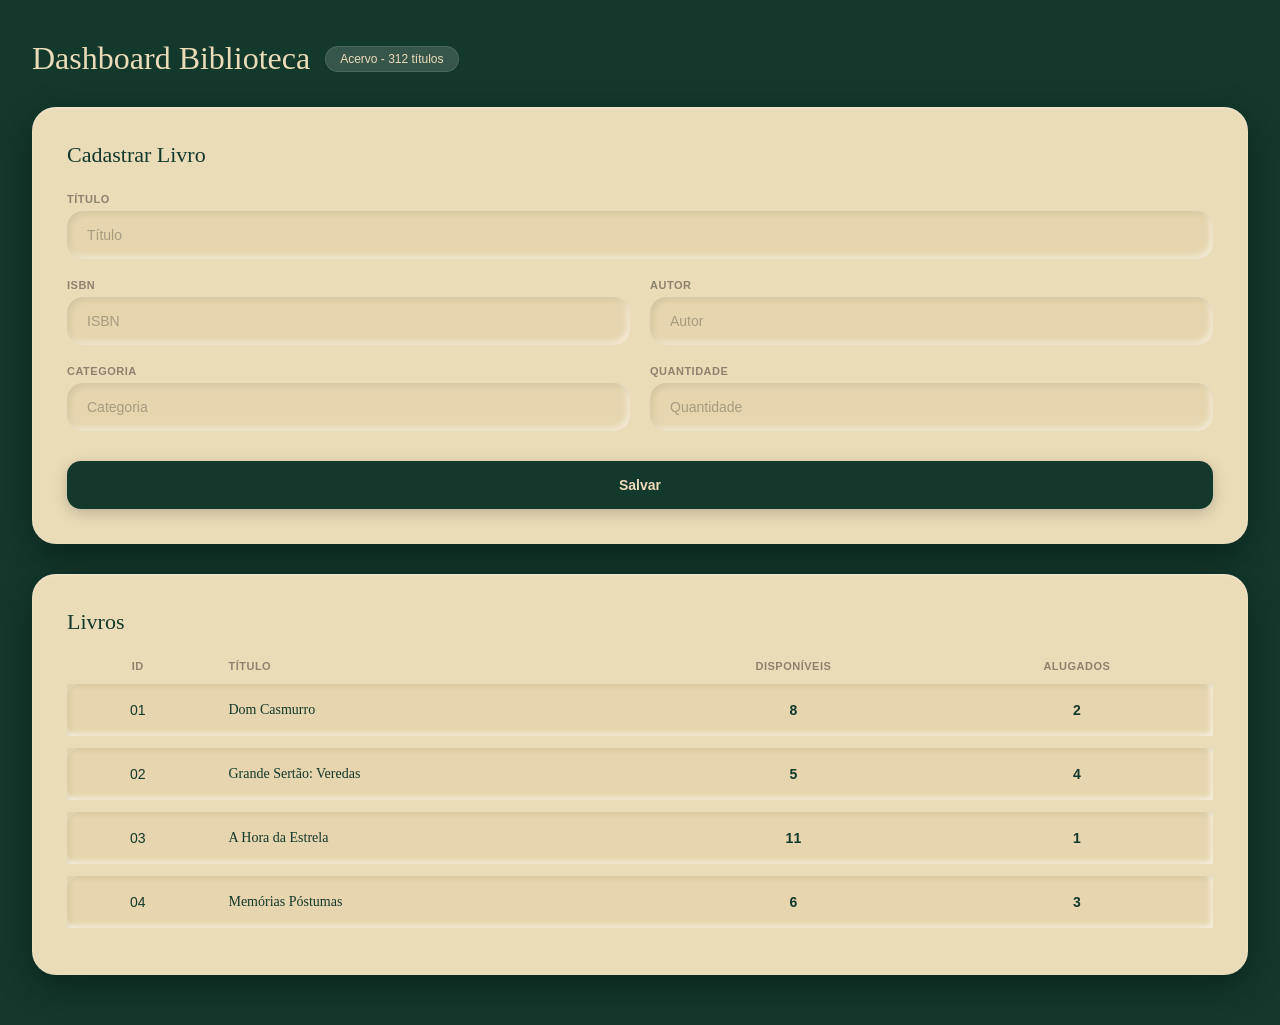
==== biblioteca/src/main/resources/static/index.html @ 9dad9c0e "create index,css,js" ====
<!DOCTYPE html>
<html lang="pt-BR">
<head>
    <meta charset="UTF-8">
    <meta name="viewport" content="width=device-width, initial-scale=1.0">
    <title>Dashboard Biblioteca</title>
    <link rel="stylesheet" href="./css/style.css">
</head>
<body>

    <main class="container">
        <div class="title-container">
            <h1>Dashboard Biblioteca</h1>
            <span class="badge">Acervo - 312 títulos</span>
        </div>

        <section class="card">
            <h2>Cadastrar Livro</h2>
            <form class="form-grid">
                <div class="input-group full-width">
                    <label for="titulo">Título</label>
                    <input type="text" id="titulo" placeholder="Título">
                </div>
                
                <div class="input-group">
                    <label for="isbn">ISBN</label>
                    <input type="text" id="isbn" placeholder="ISBN">
                </div>
                
                <div class="input-group">
                    <label for="autor">Autor</label>
                    <input type="text" id="autor" placeholder="Autor">
                </div>
                
                <div class="input-group">
                    <label for="categoria">Categoria</label>
                    <input type="text" id="categoria" placeholder="Categoria">
                </div>
                
                <div class="input-group">
                    <label for="quantidade">Quantidade</label>
                    <input type="number" id="quantidade" placeholder="Quantidade">
                </div>

                <div class="button-container full-width">
                    <button type="submit" class="btn-save">Salvar</button>
                </div>
            </form>
        </section>

        <section class="card">
            <h2>Livros</h2>
            <div class="table-container">
                <table class="books-table">
                    <thead>
                        <tr>
                            <th class="text-center">ID</th>
                            <th class="text-left">TÍTULO</th>
                            <th class="text-center">DISPONÍVEIS</th>
                            <th class="text-center">ALUGADOS</th>
                        </tr>
                    </thead>
                    <tbody>
                        <tr>
                            <td class="text-center">01</td>
                            <td class="text-left font-serif">Dom Casmurro</td>
                            <td class="text-center bold">8</td>
                            <td class="text-center bold">2</td>
                        </tr>
                        <tr>
                            <td class="text-center">02</td>
                            <td class="text-left font-serif">Grande Sertão: Veredas</td>
                            <td class="text-center bold">5</td>
                            <td class="text-center bold">4</td>
                        </tr>
                        <tr>
                            <td class="text-center">03</td>
                            <td class="text-left font-serif">A Hora da Estrela</td>
                            <td class="text-center bold">11</td>
                            <td class="text-center bold">1</td>
                        </tr>
                        <tr>
                            <td class="text-center">04</td>
                            <td class="text-left font-serif">Memórias Póstumas</td>
                            <td class="text-center bold">6</td>
                            <td class="text-center bold">3</td>
                        </tr>
                    </tbody>
                </table>
            </div>
        </section>
    </main>

</body>
</html>
---- biblioteca/src/main/resources/static/css/style.css ----
:root {
    --bg-main: #13382c;
    --bg-card: #ebdcb9;
    --bg-input: #e6d5ae;
    --text-dark: #13382c;
    --text-muted: #8c826e;
}


* {
    margin: 0;
    padding: 0;
    box-sizing: border-box;
    font-family: 'Segoe UI', Arial, sans-serif;
}


body {
    background-color: var(--bg-main);
    color: var(--text-dark);
    min-height: 100vh;
    padding-bottom: 50px;
}


.container {
    width: 95%;
    max-width: 1400px;
    margin: 0 auto;
    padding-top: 40px;
    display: flex;
    flex-direction: column;
    gap: 30px;
}


.title-container {
    display: flex;
    align-items: center;
    gap: 15px;
    color: #ebdcb9;
}

.title-container h1 {
    font-family: 'Georgia', serif;
    font-size: 32px;
    font-weight: normal;
}

.badge {
    background-color: rgba(255, 255, 255, 0.15);
    color: #ebdcb9;
    padding: 5px 14px;
    border-radius: 15px;
    font-size: 12px;
    border: 1px solid rgba(255, 255, 255, 0.1);
}


.card {
    background-color: var(--bg-card);
    border-radius: 24px;
    padding: 35px;
    box-shadow: 0 12px 35px rgba(0, 0, 0, 0.35),
        inset 0 1px 2px rgba(255, 255, 255, 0.4);
}


.card h2 {
    font-family: 'Georgia', serif;
    font-size: 22px;
    color: var(--text-dark);
    margin-bottom: 25px;
    font-weight: normal;
}


.form-grid {
    display: grid;
    grid-template-columns: 1fr 1fr;
    gap: 20px;
}

.full-width {
    grid-column: span 2;
}

.input-group {
    display: flex;
    flex-direction: column;
    gap: 6px;
}


.input-group label {
    font-size: 11px;
    color: var(--text-muted);
    font-weight: 600;
    text-transform: uppercase;
    letter-spacing: 0.5px;
}


.input-group input {
    background-color: var(--bg-input);
    border: none;
    outline: none;
    padding: 16px 20px;
    border-radius: 16px;
    color: var(--text-dark);
    font-size: 14px;
    width: 100%;
    box-shadow: inset 3px 3px 6px rgba(0, 0, 0, 0.08),
        inset -3px -3px 6px rgba(255, 255, 255, 0.5);
    transition: box-shadow 0.2s ease;
}

.input-group input::placeholder {
    color: var(--text-muted);
    opacity: 0.7;
}


.button-container {
    margin-top: 10px;
}

.btn-save {
    background-color: var(--text-dark);
    color: var(--bg-card);
    border: none;
    padding: 16px;
    width: 100%;
    border-radius: 14px;
    font-size: 14px;
    font-weight: bold;
    cursor: pointer;
    box-shadow: 0 4px 15px rgba(0, 0, 0, 0.2);
    transition: background-color 0.2s ease, transform 0.1s ease;
}

.btn-save:hover {
    background-color: #1a4d3d;
}

.btn-save:active {
    transform: scale(0.99);
}


.table-container {
    width: 100%;
}

.books-table {
    width: 100%;
    border-collapse: separate;
    border-spacing: 0 12px;
    margin-top: -12px;
}

.books-table th {
    font-size: 11px;
    color: var(--text-muted);
    font-weight: bold;
    padding: 0 20px;
    letter-spacing: 0.5px;
}


.books-table tbody tr {
    background-color: var(--bg-input);
    box-shadow: inset 3px 3px 5px rgba(0, 0, 0, 0.06),
        inset -3px -3px 5px rgba(255, 255, 255, 0.5);
}

.books-table td {
    padding: 18px 20px;
    font-size: 14px;
    color: var(--text-dark);
}


.books-table tbody tr td:first-child {
    border-top-left-radius: 14px;
    border-bottom-left-radius: 14px;
}

.books-table tbody tr td:last-child {
    border-top-right-radius: 14px;
    border-bottom-right-radius: 14px;
}


.text-center {
    text-align: center;
}

.text-left {
    text-align: left;
}

.bold {
    font-weight: bold;
}

.font-serif {
    font-family: 'Georgia', serif;
}


@media (max-width: 768px) {
    .form-grid {
        grid-template-columns: 1fr;
    }

    .full-width {
        grid-column: span 1;
    }
}
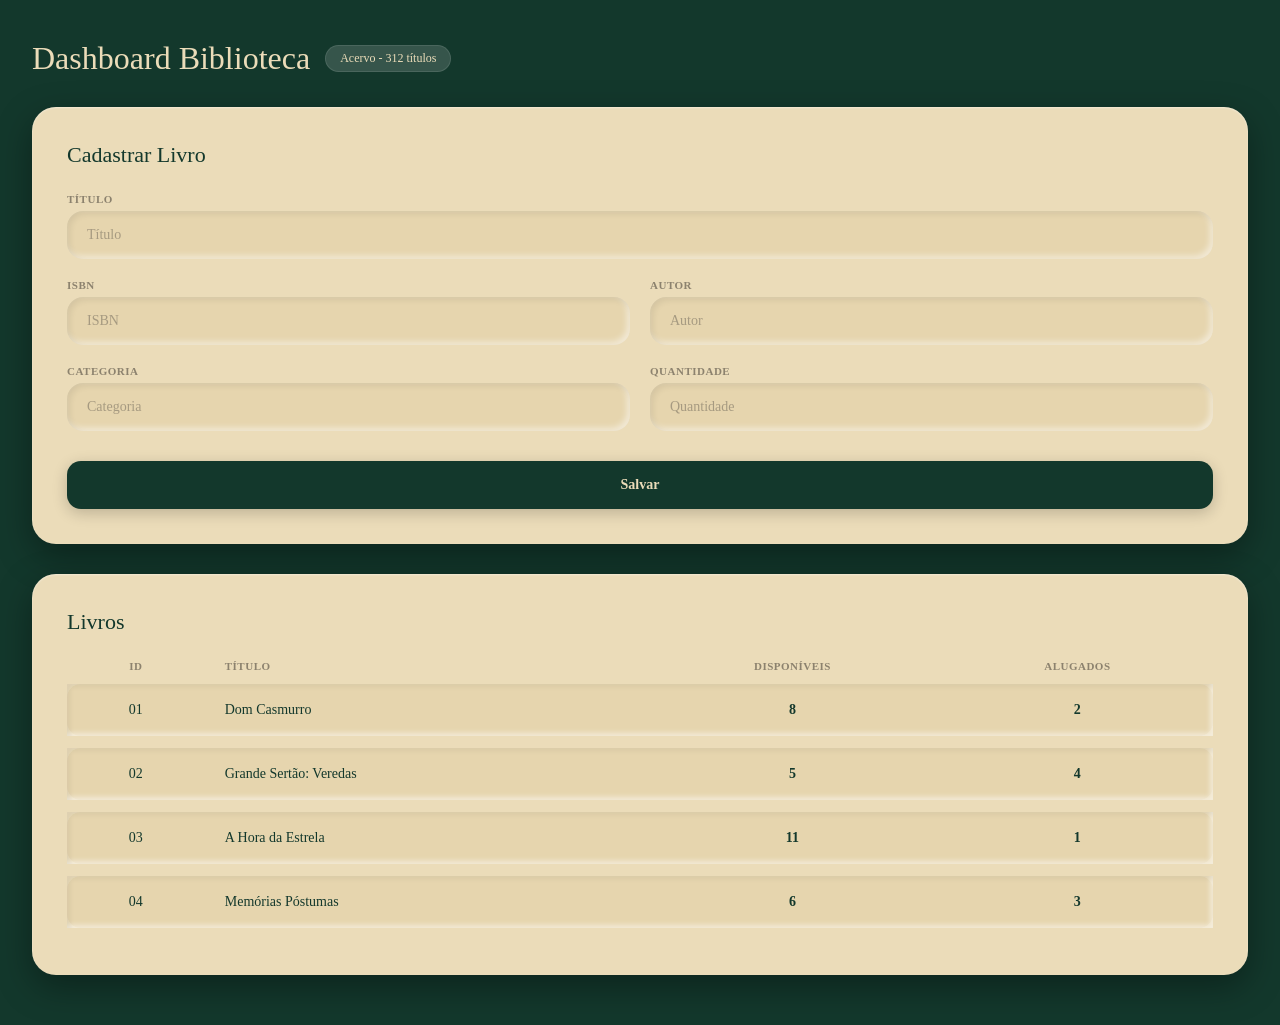
==== commit b14e03e8: "creat a new css" ====
--- a/biblioteca/src/main/resources/static/index.html
+++ b/biblioteca/src/main/resources/static/index.html
@@ -4,7 +4,7 @@
     <meta charset="UTF-8">
     <meta name="viewport" content="width=device-width, initial-scale=1.0">
     <title>Dashboard Biblioteca</title>
-    <link rel="stylesheet" href="./css/style.css">
+    <link rel="stylesheet" href="./css/dashboard.css">
 </head>
 <body>
 
--- a/biblioteca/src/main/resources/static/css/dashboard.css
+++ b/biblioteca/src/main/resources/static/css/dashboard.css
@@ -0,0 +1,220 @@
+:root {
+    --bg-main: #13382c;
+    --bg-card: #ebdcb9;
+    --bg-input: #e6d5ae;
+    --text-dark: #13382c;
+    --text-muted: #8c826e;
+}
+
+
+* {
+    margin: 0;
+    padding: 0;
+    box-sizing: border-box;
+    font-family: 'Segoe UI', serif, sans-serif;
+}
+
+
+body {
+    background-color: var(--bg-main);
+    color: var(--text-dark);
+    min-height: 100vh;
+    padding-bottom: 50px;
+}
+
+
+.container {
+    width: 95%;
+    max-width: 1400px;
+    margin: 0 auto;
+    padding-top: 40px;
+    display: flex;
+    flex-direction: column;
+    gap: 30px;
+}
+
+
+.title-container {
+    display: flex;
+    align-items: center;
+    gap: 15px;
+    color: #ebdcb9;
+}
+
+.title-container h1 {
+    font-family: 'Georgia', serif;
+    font-size: 32px;
+    font-weight: normal;
+}
+
+.badge {
+    background-color: rgba(255, 255, 255, 0.15);
+    color: #ebdcb9;
+    padding: 5px 14px;
+    border-radius: 15px;
+    font-size: 12px;
+    border: 1px solid rgba(255, 255, 255, 0.1);
+}
+
+
+.card {
+    background-color: var(--bg-card);
+    border-radius: 24px;
+    padding: 35px;
+    box-shadow: 0 12px 35px rgba(0, 0, 0, 0.35),
+        inset 0 1px 2px rgba(255, 255, 255, 0.4);
+}
+
+
+.card h2 {
+    font-family: 'Georgia', serif;
+    font-size: 22px;
+    color: var(--text-dark);
+    margin-bottom: 25px;
+    font-weight: normal;
+}
+
+
+.form-grid {
+    display: grid;
+    grid-template-columns: 1fr 1fr;
+    gap: 20px;
+}
+
+.full-width {
+    grid-column: span 2;
+}
+
+.input-group {
+    display: flex;
+    flex-direction: column;
+    gap: 6px;
+}
+
+
+.input-group label {
+    font-size: 11px;
+    color: var(--text-muted);
+    font-weight: 600;
+    text-transform: uppercase;
+    letter-spacing: 0.5px;
+}
+
+
+.input-group input {
+    background-color: var(--bg-input);
+    border: none;
+    outline: none;
+    padding: 16px 20px;
+    border-radius: 16px;
+    color: var(--text-dark);
+    font-size: 14px;
+    width: 100%;
+    box-shadow: inset 3px 3px 6px rgba(0, 0, 0, 0.08),
+        inset -3px -3px 6px rgba(255, 255, 255, 0.5);
+    transition: box-shadow 0.2s ease;
+}
+
+.input-group input::placeholder {
+    color: var(--text-muted);
+    opacity: 0.7;
+}
+
+
+.button-container {
+    margin-top: 10px;
+}
+
+.btn-save {
+    background-color: var(--text-dark);
+    color: var(--bg-card);
+    border: none;
+    padding: 16px;
+    width: 100%;
+    border-radius: 14px;
+    font-size: 14px;
+    font-weight: bold;
+    cursor: pointer;
+    box-shadow: 0 4px 15px rgba(0, 0, 0, 0.2);
+    transition: background-color 0.2s ease, transform 0.1s ease;
+}
+
+.btn-save:hover {
+    background-color: #1a4d3d;
+}
+
+.btn-save:active {
+    transform: scale(0.99);
+}
+
+
+.table-container {
+    width: 100%;
+}
+
+.books-table {
+    width: 100%;
+    border-collapse: separate;
+    border-spacing: 0 12px;
+    margin-top: -12px;
+}
+
+.books-table th {
+    font-size: 11px;
+    color: var(--text-muted);
+    font-weight: bold;
+    padding: 0 20px;
+    letter-spacing: 0.5px;
+}
+
+
+.books-table tbody tr {
+    background-color: var(--bg-input);
+    box-shadow: inset 3px 3px 5px rgba(0, 0, 0, 0.06),
+        inset -3px -3px 5px rgba(255, 255, 255, 0.5);
+}
+
+.books-table td {
+    padding: 18px 20px;
+    font-size: 14px;
+    color: var(--text-dark);
+}
+
+
+.books-table tbody tr td:first-child {
+    border-top-left-radius: 14px;
+    border-bottom-left-radius: 14px;
+}
+
+.books-table tbody tr td:last-child {
+    border-top-right-radius: 14px;
+    border-bottom-right-radius: 14px;
+}
+
+
+.text-center {
+    text-align: center;
+}
+
+.text-left {
+    text-align: left;
+}
+
+.bold {
+    font-weight: bold;
+}
+
+.font-serif {
+    font-family: 'Georgia', serif;
+}
+
+
+@media (max-width: 768px) {
+    .form-grid {
+        grid-template-columns: 1fr;
+    }
+
+    .full-width {
+        grid-column: span 1;
+    }
+}
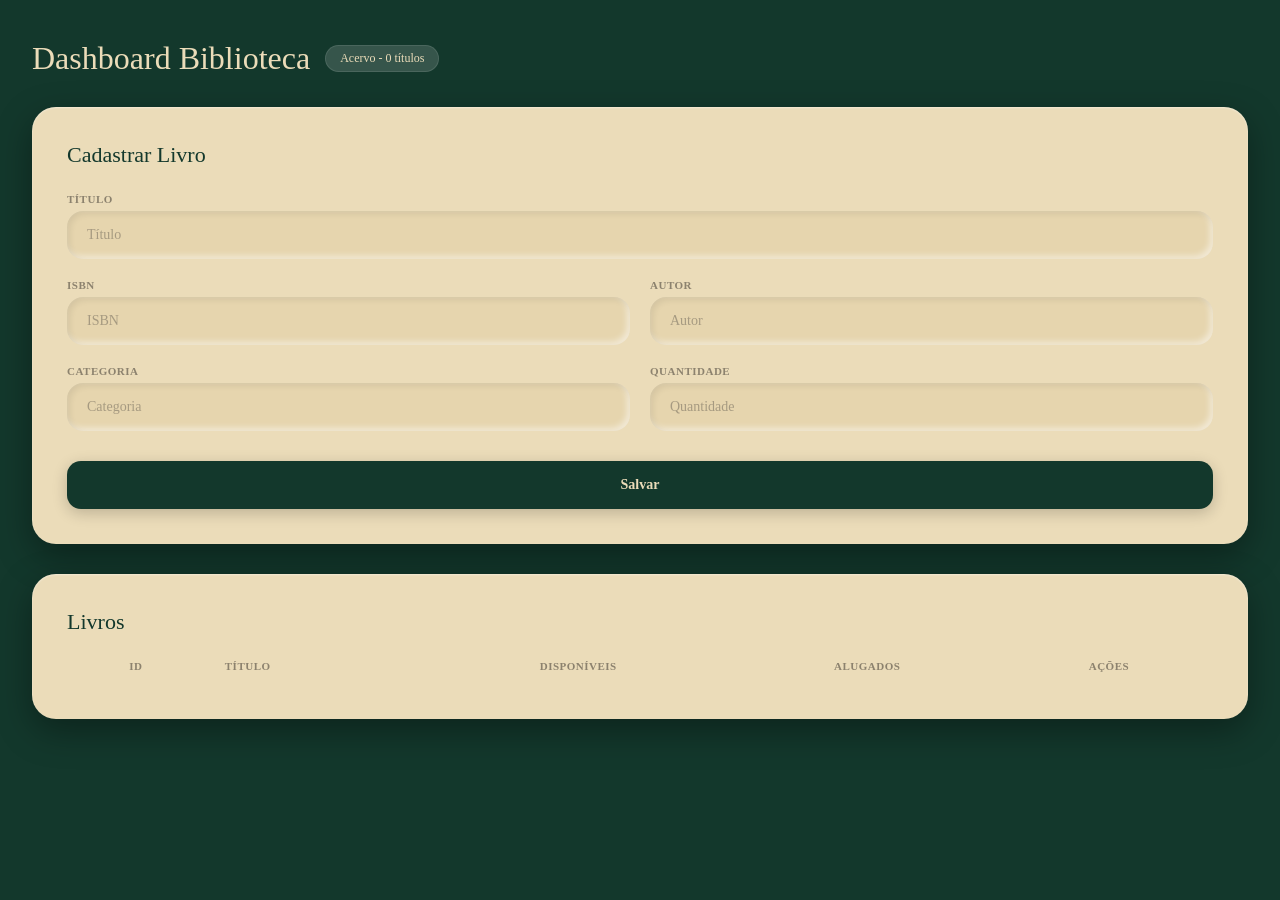
==== commit dfc61ec2: "feat: atualizando html e js para conversar" ====
--- a/biblioteca/src/main/resources/static/index.html
+++ b/biblioteca/src/main/resources/static/index.html
@@ -10,40 +10,43 @@
 
     <main class="container">
         <div class="title-container">
-            <h1>Dashboard Biblioteca</h1>
-            <span class="badge">Acervo - 312 títulos</span>
+            <h1 id="titulo-pagina">Dashboard Biblioteca</h1>
+            <span id="badge-total" class="badge">Acervo - 0 títulos</span>
         </div>
 
         <section class="card">
-            <h2>Cadastrar Livro</h2>
-            <form class="form-grid">
+            <h2 id="titulo-form">Cadastrar Livro</h2>
+            <form id="form-livro" class="form-grid">
+                <input type="hidden" id="livro-id">
+
                 <div class="input-group full-width">
                     <label for="titulo">Título</label>
-                    <input type="text" id="titulo" placeholder="Título">
+                    <input type="text" id="titulo" placeholder="Título" required>
                 </div>
                 
                 <div class="input-group">
                     <label for="isbn">ISBN</label>
-                    <input type="text" id="isbn" placeholder="ISBN">
+                    <input type="text" id="isbn" placeholder="ISBN" required>
                 </div>
                 
                 <div class="input-group">
                     <label for="autor">Autor</label>
-                    <input type="text" id="autor" placeholder="Autor">
+                    <input type="text" id="autor" placeholder="Autor" required>
                 </div>
                 
                 <div class="input-group">
                     <label for="categoria">Categoria</label>
-                    <input type="text" id="categoria" placeholder="Categoria">
+                    <input type="text" id="categoria" placeholder="Categoria" required>
                 </div>
                 
                 <div class="input-group">
                     <label for="quantidade">Quantidade</label>
-                    <input type="number" id="quantidade" placeholder="Quantidade">
+                    <input type="number" id="quantidade" placeholder="Quantidade" required min="1">
                 </div>
 
                 <div class="button-container full-width">
-                    <button type="submit" class="btn-save">Salvar</button>
+                    <button type="submit" id="btn-salvar" class="btn-save">Salvar</button>
+                    <button type="button" id="btn-cancelar" class="btn-cancel" onclick="resetarFormulario()" style="display: none;">Cancelar</button>
                 </div>
             </form>
         </section>
@@ -51,45 +54,23 @@
         <section class="card">
             <h2>Livros</h2>
             <div class="table-container">
-                <table class="books-table">
+                <table id="tabela-livros" class="books-table">
                     <thead>
                         <tr>
                             <th class="text-center">ID</th>
                             <th class="text-left">TÍTULO</th>
                             <th class="text-center">DISPONÍVEIS</th>
                             <th class="text-center">ALUGADOS</th>
+                            <th class="text-center">AÇÕES</th>
                         </tr>
                     </thead>
                     <tbody>
-                        <tr>
-                            <td class="text-center">01</td>
-                            <td class="text-left font-serif">Dom Casmurro</td>
-                            <td class="text-center bold">8</td>
-                            <td class="text-center bold">2</td>
-                        </tr>
-                        <tr>
-                            <td class="text-center">02</td>
-                            <td class="text-left font-serif">Grande Sertão: Veredas</td>
-                            <td class="text-center bold">5</td>
-                            <td class="text-center bold">4</td>
-                        </tr>
-                        <tr>
-                            <td class="text-center">03</td>
-                            <td class="text-left font-serif">A Hora da Estrela</td>
-                            <td class="text-center bold">11</td>
-                            <td class="text-center bold">1</td>
-                        </tr>
-                        <tr>
-                            <td class="text-center">04</td>
-                            <td class="text-left font-serif">Memórias Póstumas</td>
-                            <td class="text-center bold">6</td>
-                            <td class="text-center bold">3</td>
-                        </tr>
-                    </tbody>
+                        </tbody>
                 </table>
             </div>
         </section>
     </main>
 
+    <script src="livros.js"></script>
 </body>
 </html>
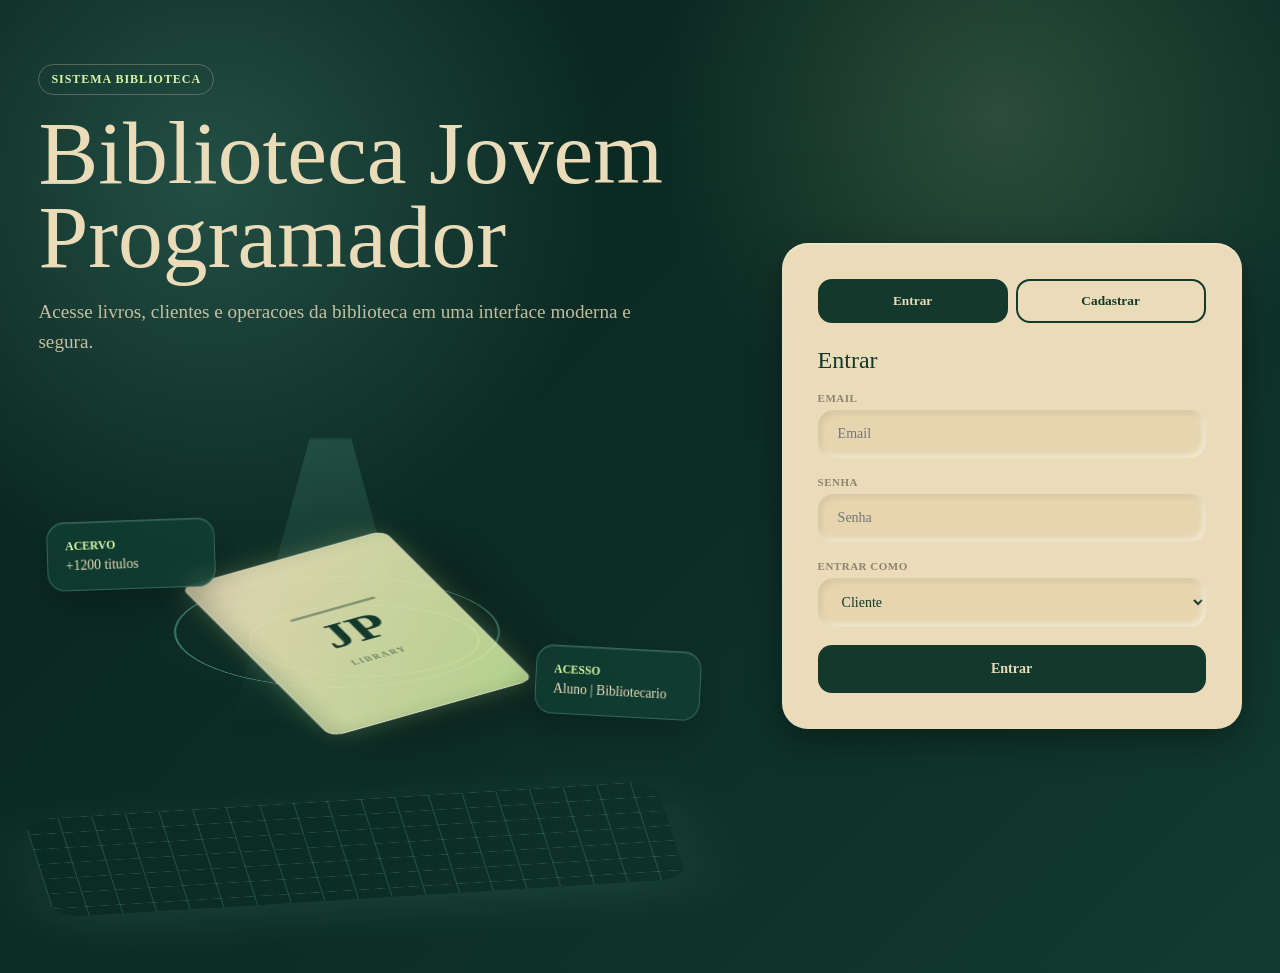
==== commit c9ea2daf: "Integra fluxo de login reservas e documentacao" ====
--- a/biblioteca/src/main/resources/static/index.html
+++ b/biblioteca/src/main/resources/static/index.html
@@ -2,75 +2,12 @@
 <html lang="pt-BR">
 <head>
     <meta charset="UTF-8">
-    <meta name="viewport" content="width=device-width, initial-scale=1.0">
-    <title>Dashboard Biblioteca</title>
-    <link rel="stylesheet" href="./css/dashboard.css">
+    <meta http-equiv="refresh" content="0; url=./login.html">
+    <title>Biblioteca</title>
 </head>
 <body>
-
-    <main class="container">
-        <div class="title-container">
-            <h1 id="titulo-pagina">Dashboard Biblioteca</h1>
-            <span id="badge-total" class="badge">Acervo - 0 títulos</span>
-        </div>
-
-        <section class="card">
-            <h2 id="titulo-form">Cadastrar Livro</h2>
-            <form id="form-livro" class="form-grid">
-                <input type="hidden" id="livro-id">
-
-                <div class="input-group full-width">
-                    <label for="titulo">Título</label>
-                    <input type="text" id="titulo" placeholder="Título" required>
-                </div>
-                
-                <div class="input-group">
-                    <label for="isbn">ISBN</label>
-                    <input type="text" id="isbn" placeholder="ISBN" required>
-                </div>
-                
-                <div class="input-group">
-                    <label for="autor">Autor</label>
-                    <input type="text" id="autor" placeholder="Autor" required>
-                </div>
-                
-                <div class="input-group">
-                    <label for="categoria">Categoria</label>
-                    <input type="text" id="categoria" placeholder="Categoria" required>
-                </div>
-                
-                <div class="input-group">
-                    <label for="quantidade">Quantidade</label>
-                    <input type="number" id="quantidade" placeholder="Quantidade" required min="1">
-                </div>
-
-                <div class="button-container full-width">
-                    <button type="submit" id="btn-salvar" class="btn-save">Salvar</button>
-                    <button type="button" id="btn-cancelar" class="btn-cancel" onclick="resetarFormulario()" style="display: none;">Cancelar</button>
-                </div>
-            </form>
-        </section>
-
-        <section class="card">
-            <h2>Livros</h2>
-            <div class="table-container">
-                <table id="tabela-livros" class="books-table">
-                    <thead>
-                        <tr>
-                            <th class="text-center">ID</th>
-                            <th class="text-left">TÍTULO</th>
-                            <th class="text-center">DISPONÍVEIS</th>
-                            <th class="text-center">ALUGADOS</th>
-                            <th class="text-center">AÇÕES</th>
-                        </tr>
-                    </thead>
-                    <tbody>
-                        </tbody>
-                </table>
-            </div>
-        </section>
-    </main>
-
-    <script src="livros.js"></script>
+    <script>
+        window.location.href = "./login.html";
+    </script>
 </body>
-</html>+</html>
